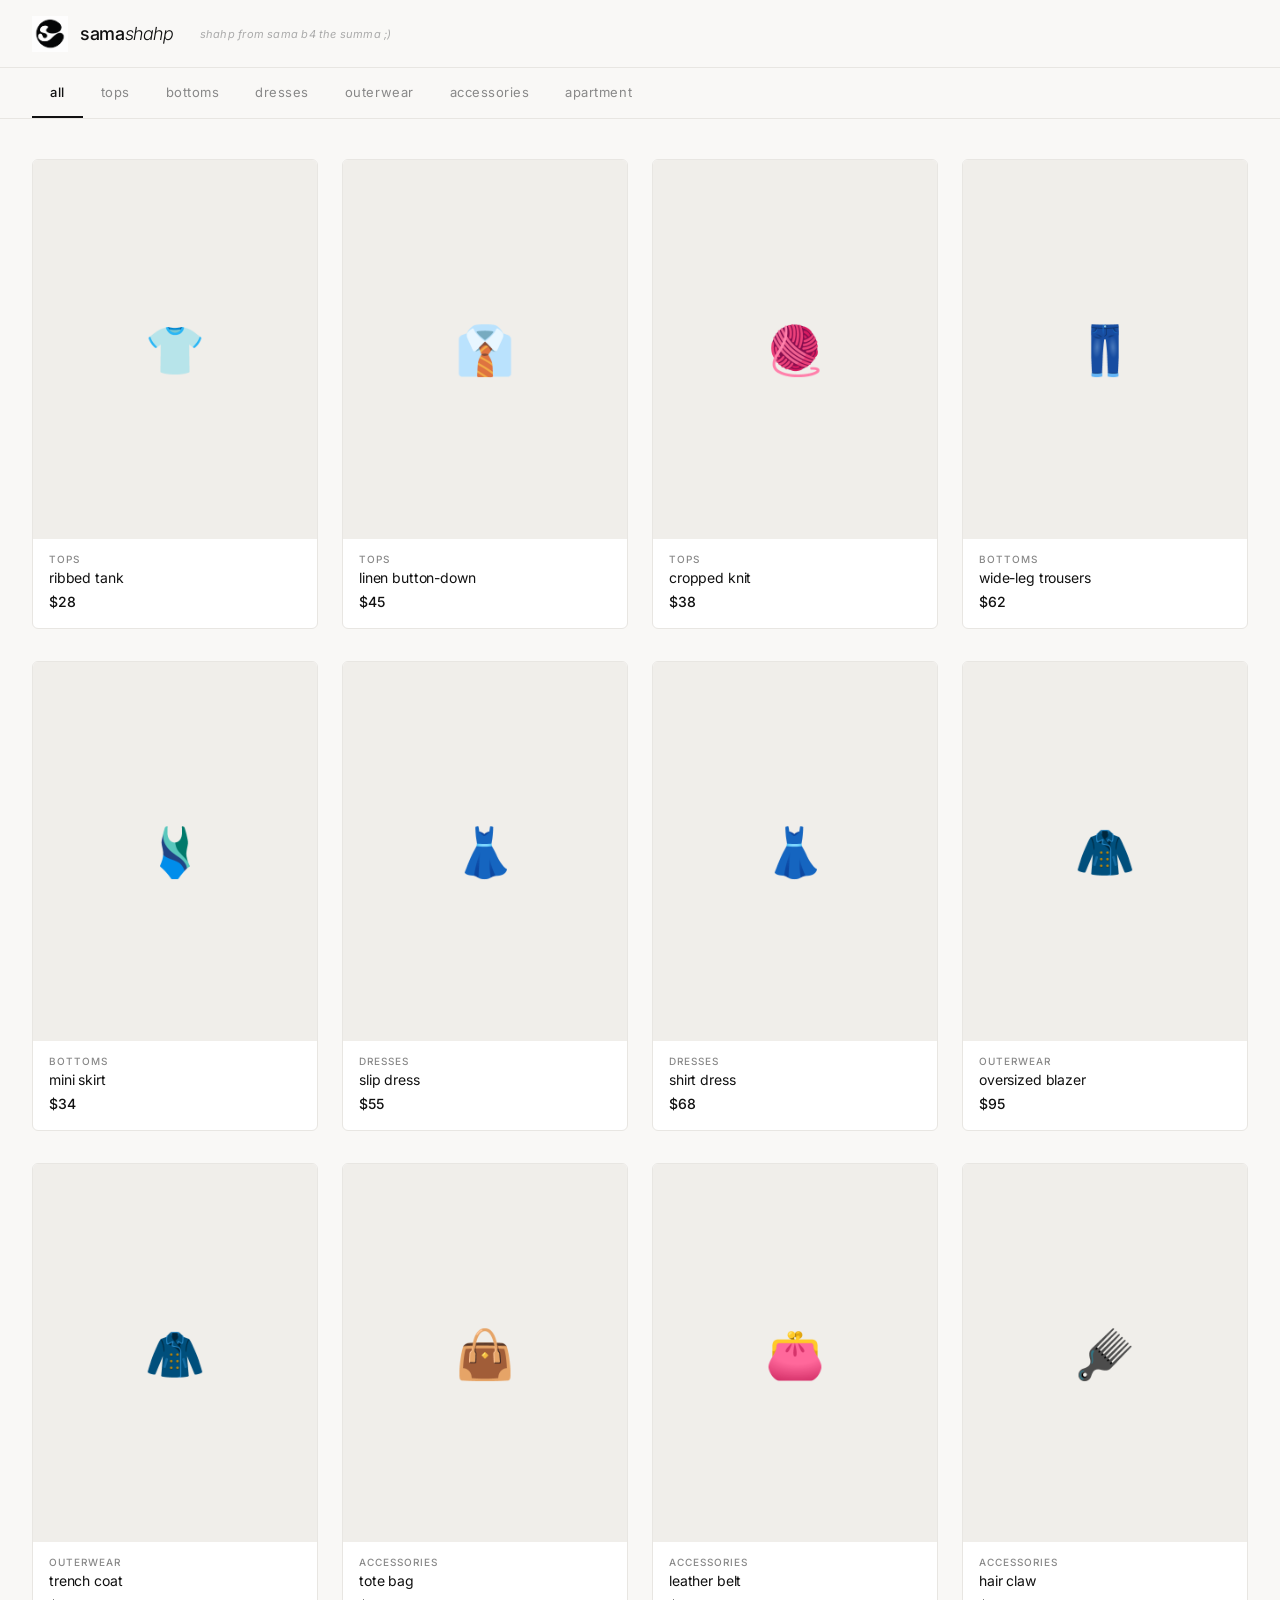
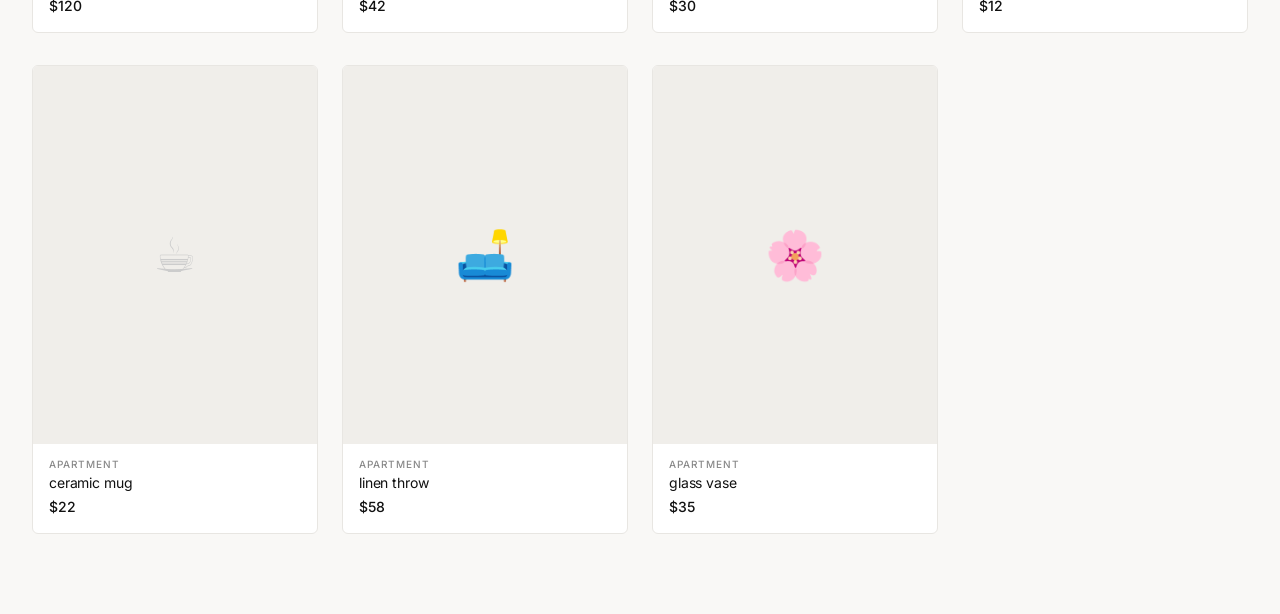
==== index.html @ 99c57381 "initial sama shahp site Co-Authored-By: Claude Sonnet 4.6 <noreply@anthropic.com>" ====
<!DOCTYPE html>
<html lang="en">
<head>
  <meta charset="UTF-8" />
  <meta name="viewport" content="width=device-width, initial-scale=1.0" />
  <title>sama shahp</title>
  <link rel="stylesheet" href="style.css" />
  <link rel="preconnect" href="https://fonts.googleapis.com" />
  <link href="https://fonts.googleapis.com/css2?family=Inter:wght@300;400;500;600&display=swap" rel="stylesheet" />
</head>
<body>

  <!-- HEADER -->
  <header>
    <div class="header-inner">
      <a href="#" class="logo-link" onclick="showAll()">
        <img src="sama-shop-logo.png" alt="sama shahp" class="logo" />
        <span class="wordmark">sama<em>shahp</em></span>
        <span class="tagline"><em>shahp from sama b4 the summa ;)</em></span>
      </a>
    </div>
  </header>

  <!-- CATEGORY NAV -->
  <nav class="cat-nav">
    <ul>
      <li><button class="cat-btn active" data-cat="all" onclick="filterCat(this,'all')">all</button></li>
      <li><button class="cat-btn" data-cat="tops" onclick="filterCat(this,'tops')">tops</button></li>
      <li><button class="cat-btn" data-cat="bottoms" onclick="filterCat(this,'bottoms')">bottoms</button></li>
      <li><button class="cat-btn" data-cat="dresses" onclick="filterCat(this,'dresses')">dresses</button></li>
      <li><button class="cat-btn" data-cat="outerwear" onclick="filterCat(this,'outerwear')">outerwear</button></li>
      <li><button class="cat-btn" data-cat="accessories" onclick="filterCat(this,'accessories')">accessories</button></li>
      <li><button class="cat-btn" data-cat="apartment" onclick="filterCat(this,'apartment')">apartment</button></li>
    </ul>
  </nav>

  <!-- PRODUCT GRID -->
  <main id="grid" class="grid"></main>

  <!-- EMPTY STATE -->
  <div id="empty" class="empty hidden">
    <p>nothing here yet</p>
  </div>

  <!-- PRODUCT MODAL -->
  <div id="modal" class="modal hidden" onclick="closeModal(event)">
    <div class="modal-card">
      <button class="modal-close" onclick="closeModalBtn()">✕</button>
      <div class="modal-img-wrap">
        <img id="modal-img" src="" alt="" />
      </div>
      <div class="modal-info">
        <p id="modal-cat" class="modal-cat"></p>
        <h2 id="modal-title"></h2>
        <p id="modal-price" class="modal-price"></p>
        <p id="modal-desc" class="modal-desc"></p>
        <a id="modal-sms" href="#" class="sms-btn">start chat to order</a>
        <p class="sms-note">opens a text to sama — just say what you want!</p>
      </div>
    </div>
  </div>

  <script src="app.js"></script>
</body>
</html>
---- style.css ----
*, *::before, *::after { box-sizing: border-box; margin: 0; padding: 0; }

:root {
  --bg: #f9f8f6;
  --surface: #ffffff;
  --text: #111111;
  --muted: #888888;
  --border: #e8e6e2;
  --accent: #111111;
  --accent-hover: #333333;
  --radius: 2px;
  --radius-card: 6px;
}

html { scroll-behavior: smooth; }

body {
  font-family: 'Inter', system-ui, sans-serif;
  background: var(--bg);
  color: var(--text);
  min-height: 100vh;
}

/* ── HEADER ── */
header {
  position: sticky;
  top: 0;
  z-index: 100;
  background: var(--bg);
  border-bottom: 1px solid var(--border);
  padding: 0 32px;
  height: 68px;
  display: flex;
  align-items: center;
}

.header-inner {
  width: 100%;
  max-width: 1300px;
  margin: 0 auto;
  display: flex;
  align-items: center;
}

.logo-link {
  display: flex;
  align-items: center;
  gap: 12px;
  text-decoration: none;
  color: var(--text);
}

.logo {
  width: 36px;
  height: 36px;
  object-fit: contain;
}

.wordmark {
  font-size: 18px;
  font-weight: 500;
  letter-spacing: -0.02em;
}

.wordmark em {
  font-style: italic;
  font-weight: 300;
}

.tagline {
  font-size: 11px;
  font-style: italic;
  color: #aaa;
  letter-spacing: 0.02em;
  margin-left: 14px;
  white-space: nowrap;
}

/* ── CAT NAV ── */
.cat-nav {
  background: var(--bg);
  border-bottom: 1px solid var(--border);
  padding: 0 32px;
  position: sticky;
  top: 68px;
  z-index: 99;
}

.cat-nav ul {
  list-style: none;
  display: flex;
  gap: 0;
  max-width: 1300px;
  margin: 0 auto;
  overflow-x: auto;
  scrollbar-width: none;
}

.cat-nav ul::-webkit-scrollbar { display: none; }

.cat-btn {
  background: none;
  border: none;
  border-bottom: 2px solid transparent;
  color: var(--muted);
  font-family: inherit;
  font-size: 13px;
  font-weight: 400;
  letter-spacing: 0.04em;
  text-transform: lowercase;
  padding: 16px 18px;
  cursor: pointer;
  transition: color 0.15s, border-color 0.15s;
  white-space: nowrap;
}

.cat-btn:hover { color: var(--text); }
.cat-btn.active {
  color: var(--text);
  border-bottom-color: var(--text);
  font-weight: 500;
}

/* ── GRID ── */
.grid {
  max-width: 1300px;
  margin: 0 auto;
  padding: 40px 32px 80px;
  display: grid;
  grid-template-columns: repeat(auto-fill, minmax(240px, 1fr));
  gap: 32px 24px;
}

/* ── CARD ── */
.card {
  background: var(--surface);
  border-radius: var(--radius-card);
  overflow: hidden;
  cursor: pointer;
  transition: transform 0.2s ease, box-shadow 0.2s ease;
  border: 1px solid var(--border);
}

.card:hover {
  transform: translateY(-3px);
  box-shadow: 0 12px 32px rgba(0,0,0,0.08);
}

.card-img-wrap {
  aspect-ratio: 3/4;
  overflow: hidden;
  background: #f0eeea;
  position: relative;
}

.card-img-wrap img {
  width: 100%;
  height: 100%;
  object-fit: cover;
  transition: transform 0.4s ease;
  display: block;
}

.card:hover .card-img-wrap img {
  transform: scale(1.04);
}

.card-img-placeholder {
  width: 100%;
  height: 100%;
  display: flex;
  align-items: center;
  justify-content: center;
  font-size: 48px;
  background: #f0eeea;
  color: #ccc;
}

.card-body {
  padding: 14px 16px 18px;
}

.card-cat {
  font-size: 10px;
  font-weight: 500;
  letter-spacing: 0.1em;
  text-transform: uppercase;
  color: var(--muted);
  margin-bottom: 4px;
}

.card-title {
  font-size: 14px;
  font-weight: 400;
  letter-spacing: -0.01em;
  margin-bottom: 6px;
  line-height: 1.3;
}

.card-price {
  font-size: 14px;
  font-weight: 500;
}

/* ── EMPTY ── */
.empty {
  text-align: center;
  padding: 120px 32px;
  color: var(--muted);
  font-size: 14px;
  letter-spacing: 0.04em;
}

.hidden { display: none !important; }

/* ── MODAL ── */
.modal {
  position: fixed;
  inset: 0;
  z-index: 200;
  background: rgba(0,0,0,0.45);
  display: flex;
  align-items: center;
  justify-content: center;
  padding: 20px;
  backdrop-filter: blur(4px);
  animation: fadeIn 0.2s ease;
}

@keyframes fadeIn { from { opacity: 0; } to { opacity: 1; } }

.modal-card {
  background: var(--surface);
  border-radius: 10px;
  max-width: 820px;
  width: 100%;
  max-height: 90vh;
  overflow-y: auto;
  display: grid;
  grid-template-columns: 1fr 1fr;
  position: relative;
  animation: slideUp 0.22s ease;
  scrollbar-width: none;
}

.modal-card::-webkit-scrollbar { display: none; }

@keyframes slideUp {
  from { transform: translateY(12px); opacity: 0; }
  to   { transform: translateY(0);    opacity: 1; }
}

.modal-close {
  position: absolute;
  top: 16px;
  right: 16px;
  background: var(--bg);
  border: none;
  width: 32px;
  height: 32px;
  border-radius: 50%;
  font-size: 13px;
  cursor: pointer;
  display: flex;
  align-items: center;
  justify-content: center;
  color: var(--text);
  z-index: 10;
  transition: background 0.15s;
}

.modal-close:hover { background: var(--border); }

.modal-img-wrap {
  aspect-ratio: 3/4;
  overflow: hidden;
  background: #f0eeea;
  border-radius: 10px 0 0 10px;
}

.modal-img-wrap img {
  width: 100%;
  height: 100%;
  object-fit: cover;
  display: block;
}

.modal-img-placeholder {
  width: 100%;
  height: 100%;
  display: flex;
  align-items: center;
  justify-content: center;
  font-size: 72px;
}

.modal-info {
  padding: 48px 36px 40px;
  display: flex;
  flex-direction: column;
  justify-content: center;
  gap: 12px;
}

.modal-cat {
  font-size: 10px;
  font-weight: 500;
  letter-spacing: 0.12em;
  text-transform: uppercase;
  color: var(--muted);
}

.modal-info h2 {
  font-size: 22px;
  font-weight: 500;
  letter-spacing: -0.02em;
  line-height: 1.2;
}

.modal-price {
  font-size: 18px;
  font-weight: 500;
}

.modal-desc {
  font-size: 13px;
  line-height: 1.65;
  color: #555;
  max-width: 340px;
}

.sms-btn {
  display: inline-block;
  margin-top: 8px;
  background: var(--accent);
  color: #fff;
  text-decoration: none;
  font-size: 13px;
  font-weight: 500;
  letter-spacing: 0.04em;
  padding: 14px 24px;
  border-radius: var(--radius);
  text-align: center;
  transition: background 0.15s;
  text-transform: lowercase;
}

.sms-btn:hover { background: var(--accent-hover); }

.sms-note {
  font-size: 11px;
  color: var(--muted);
  margin-top: -4px;
  letter-spacing: 0.01em;
}

/* ── RESPONSIVE ── */
@media (max-width: 680px) {
  header { padding: 0 20px; }
  .cat-nav { padding: 0 20px; }
  .grid { padding: 28px 20px 60px; gap: 20px 16px; grid-template-columns: repeat(2, 1fr); }

  .modal-card {
    grid-template-columns: 1fr;
    max-height: 88vh;
  }

  .modal-img-wrap {
    border-radius: 10px 10px 0 0;
    aspect-ratio: 4/3;
  }

  .modal-info { padding: 28px 24px 32px; }
}

@media (max-width: 380px) {
  .grid { grid-template-columns: 1fr; }
}
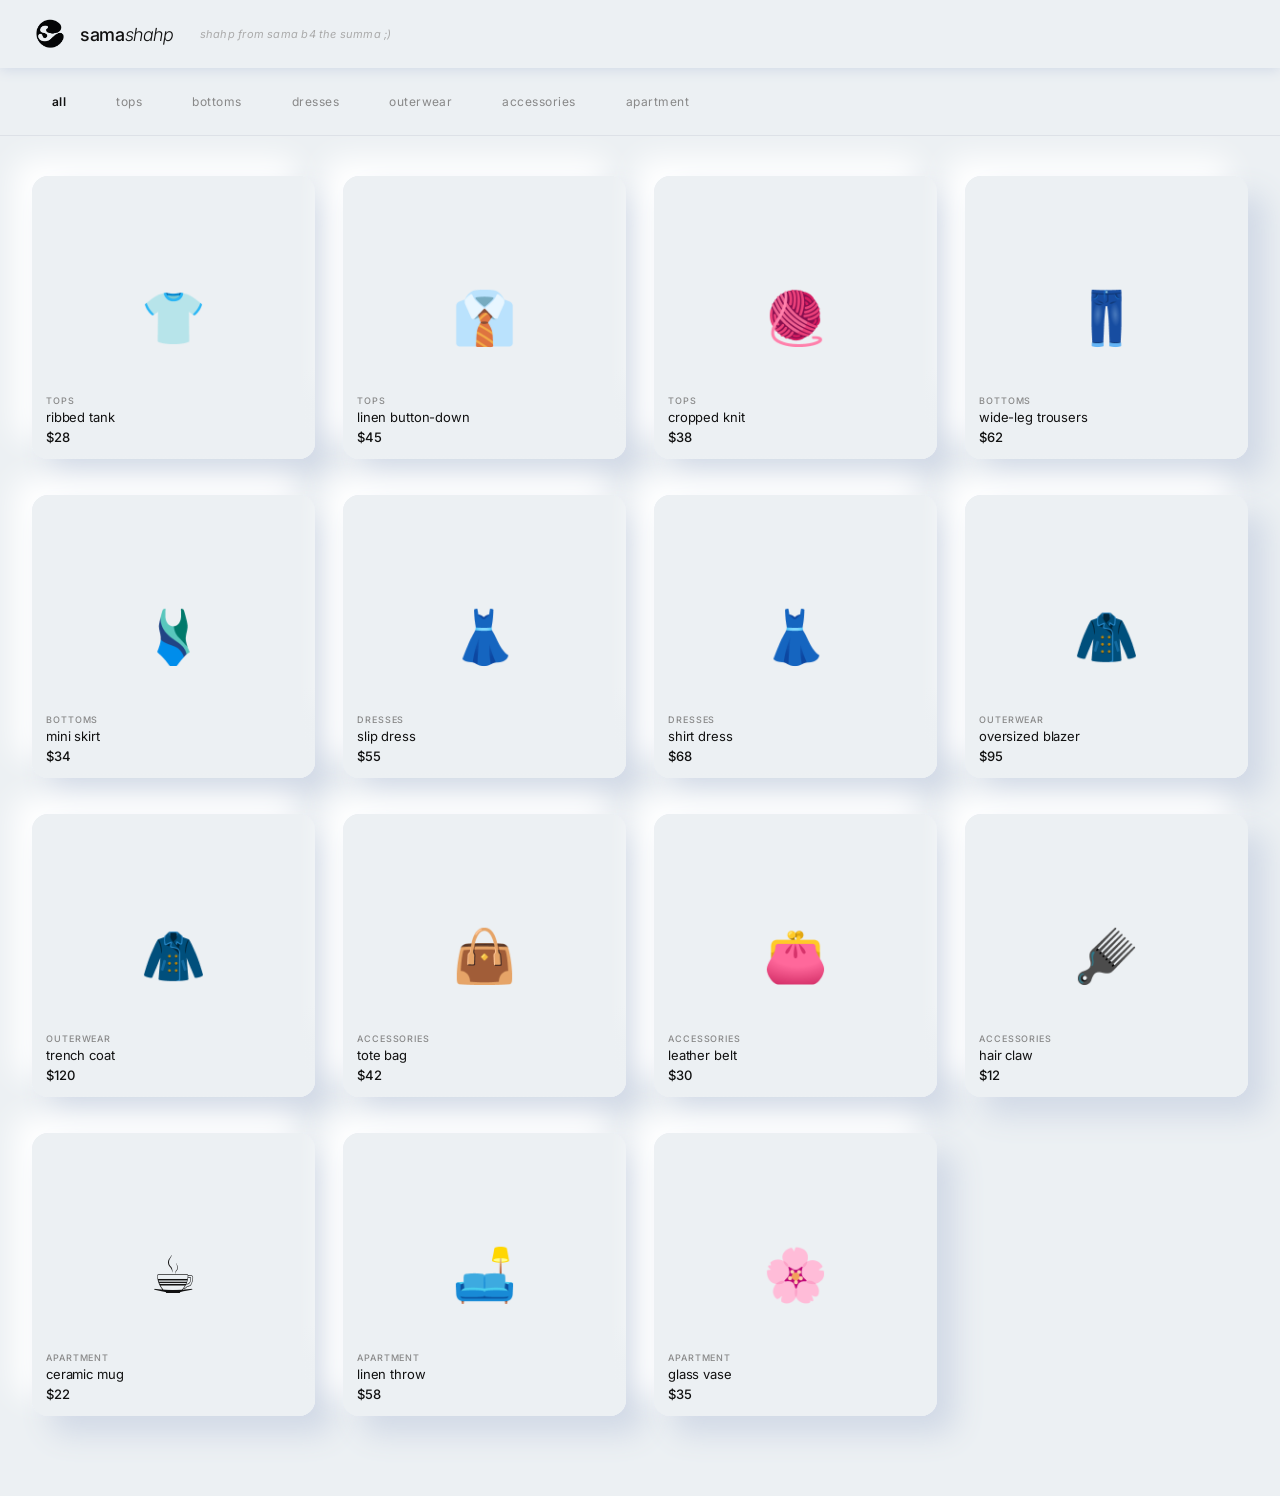
==== commit d62feaeb: "update styling: neumorphic nav, square cards, new logo Co-Authored-By: Claude Sonnet 4.6 <noreply@an" ====
--- a/index.html
+++ b/index.html
@@ -14,7 +14,7 @@
   <header>
     <div class="header-inner">
       <a href="#" class="logo-link" onclick="showAll()">
-        <img src="sama-shop-logo.png" alt="sama shahp" class="logo" />
+        <img src="sama-shop-logo-removebg-preview.png" alt="sama shahp" class="logo" />
         <span class="wordmark">sama<em>shahp</em></span>
         <span class="tagline"><em>shahp from sama b4 the summa ;)</em></span>
       </a>
--- a/style.css
+++ b/style.css
@@ -1,15 +1,18 @@
 *, *::before, *::after { box-sizing: border-box; margin: 0; padding: 0; }
 
 :root {
-  --bg: #f9f8f6;
-  --surface: #ffffff;
+  --bg: #ECF0F3;
+  --surface: #ECF0F3;
   --text: #111111;
   --muted: #888888;
-  --border: #e8e6e2;
   --accent: #111111;
   --accent-hover: #333333;
-  --radius: 2px;
-  --radius-card: 6px;
+  --radius: 8px;
+  --radius-card: 16px;
+  --neu-out: 18px 18px 30px #D1D9E6, -18px -18px 30px #FFFFFF;
+  --neu-in: inset 18px 18px 30px #D1D9E6, inset -18px -18px 30px #FFFFFF;
+  --neu-out-sm: 6px 6px 14px #D1D9E6, -6px -6px 14px #FFFFFF;
+  --neu-in-sm: inset 6px 6px 14px #D1D9E6, inset -6px -6px 14px #FFFFFF;
 }
 
 html { scroll-behavior: smooth; }
@@ -27,11 +30,11 @@
   top: 0;
   z-index: 100;
   background: var(--bg);
-  border-bottom: 1px solid var(--border);
   padding: 0 32px;
   height: 68px;
   display: flex;
   align-items: center;
+  box-shadow: 0 2px 12px #D1D9E6;
 }
 
 .header-inner {
@@ -79,17 +82,17 @@
 /* ── CAT NAV ── */
 .cat-nav {
   background: var(--bg);
-  border-bottom: 1px solid var(--border);
-  padding: 0 32px;
+  padding: 16px 32px;
   position: sticky;
   top: 68px;
   z-index: 99;
+  border-bottom: 1px solid #dde1e7;
 }
 
 .cat-nav ul {
   list-style: none;
   display: flex;
-  gap: 0;
+  gap: 10px;
   max-width: 1300px;
   margin: 0 auto;
   overflow-x: auto;
@@ -101,24 +104,27 @@
 .cat-btn {
   background: none;
   border: none;
-  border-bottom: 2px solid transparent;
+  border-radius: 20px;
+  box-shadow: none;
   color: var(--muted);
   font-family: inherit;
-  font-size: 13px;
+  font-size: 12px;
   font-weight: 400;
   letter-spacing: 0.04em;
   text-transform: lowercase;
-  padding: 16px 18px;
+  padding: 10px 20px;
   cursor: pointer;
-  transition: color 0.15s, border-color 0.15s;
+  transition: color 0.15s, box-shadow 0.2s, background 0.2s;
   white-space: nowrap;
 }
 
 .cat-btn:hover { color: var(--text); }
+
 .cat-btn.active {
-  color: var(--text);
-  border-bottom-color: var(--text);
-  font-weight: 500;
+  background: none;
+  color: var(--text);
+  font-weight: 600;
+  box-shadow: none;
 }
 
 /* ── GRID ── */
@@ -128,7 +134,7 @@
   padding: 40px 32px 80px;
   display: grid;
   grid-template-columns: repeat(auto-fill, minmax(240px, 1fr));
-  gap: 32px 24px;
+  gap: 36px 28px;
 }
 
 /* ── CARD ── */
@@ -137,20 +143,20 @@
   border-radius: var(--radius-card);
   overflow: hidden;
   cursor: pointer;
-  transition: transform 0.2s ease, box-shadow 0.2s ease;
-  border: 1px solid var(--border);
+  box-shadow: var(--neu-out);
+  transition: box-shadow 0.25s ease;
+  aspect-ratio: 1 / 1;
+  position: relative;
 }
 
 .card:hover {
-  transform: translateY(-3px);
-  box-shadow: 0 12px 32px rgba(0,0,0,0.08);
+  box-shadow: var(--neu-in);
 }
 
 .card-img-wrap {
-  aspect-ratio: 3/4;
-  overflow: hidden;
-  background: #f0eeea;
-  position: relative;
+  position: absolute;
+  inset: 0;
+  background: #ECF0F3;
 }
 
 .card-img-wrap img {
@@ -171,34 +177,39 @@
   display: flex;
   align-items: center;
   justify-content: center;
-  font-size: 48px;
-  background: #f0eeea;
-  color: #ccc;
+  font-size: 52px;
+  background: #ECF0F3;
 }
 
 .card-body {
-  padding: 14px 16px 18px;
+  position: absolute;
+  bottom: 0;
+  left: 0;
+  right: 0;
+  padding: 28px 14px 14px;
+  background: linear-gradient(to top, rgba(236,240,243,0.92) 60%, transparent);
+  z-index: 1;
 }
 
 .card-cat {
-  font-size: 10px;
+  font-size: 9px;
   font-weight: 500;
   letter-spacing: 0.1em;
   text-transform: uppercase;
   color: var(--muted);
-  margin-bottom: 4px;
+  margin-bottom: 3px;
 }
 
 .card-title {
-  font-size: 14px;
+  font-size: 13px;
   font-weight: 400;
   letter-spacing: -0.01em;
-  margin-bottom: 6px;
+  margin-bottom: 3px;
   line-height: 1.3;
 }
 
 .card-price {
-  font-size: 14px;
+  font-size: 13px;
   font-weight: 500;
 }
 
@@ -218,12 +229,12 @@
   position: fixed;
   inset: 0;
   z-index: 200;
-  background: rgba(0,0,0,0.45);
+  background: rgba(180,185,195,0.5);
   display: flex;
   align-items: center;
   justify-content: center;
   padding: 20px;
-  backdrop-filter: blur(4px);
+  backdrop-filter: blur(6px);
   animation: fadeIn 0.2s ease;
 }
 
@@ -231,7 +242,8 @@
 
 .modal-card {
   background: var(--surface);
-  border-radius: 10px;
+  border-radius: 20px;
+  box-shadow: var(--neu-out);
   max-width: 820px;
   width: 100%;
   max-height: 90vh;
@@ -256,9 +268,10 @@
   right: 16px;
   background: var(--bg);
   border: none;
-  width: 32px;
-  height: 32px;
+  width: 34px;
+  height: 34px;
   border-radius: 50%;
+  box-shadow: var(--neu-out-sm);
   font-size: 13px;
   cursor: pointer;
   display: flex;
@@ -266,16 +279,16 @@
   justify-content: center;
   color: var(--text);
   z-index: 10;
-  transition: background 0.15s;
-}
-
-.modal-close:hover { background: var(--border); }
+  transition: box-shadow 0.15s;
+}
+
+.modal-close:hover { box-shadow: var(--neu-in-sm); }
 
 .modal-img-wrap {
-  aspect-ratio: 3/4;
+  aspect-ratio: 1 / 1;
   overflow: hidden;
-  background: #f0eeea;
-  border-radius: 10px 0 0 10px;
+  background: #ECF0F3;
+  border-radius: 20px 0 0 20px;
 }
 
 .modal-img-wrap img {
@@ -325,27 +338,28 @@
 .modal-desc {
   font-size: 13px;
   line-height: 1.65;
-  color: #555;
+  color: #666;
   max-width: 340px;
 }
 
 .sms-btn {
   display: inline-block;
   margin-top: 8px;
-  background: var(--accent);
-  color: #fff;
+  background: var(--bg);
+  color: var(--text);
   text-decoration: none;
   font-size: 13px;
   font-weight: 500;
   letter-spacing: 0.04em;
   padding: 14px 24px;
-  border-radius: var(--radius);
+  border-radius: 12px;
+  box-shadow: var(--neu-out-sm);
   text-align: center;
-  transition: background 0.15s;
+  transition: box-shadow 0.2s;
   text-transform: lowercase;
 }
 
-.sms-btn:hover { background: var(--accent-hover); }
+.sms-btn:hover { box-shadow: var(--neu-in-sm); }
 
 .sms-note {
   font-size: 11px;
@@ -357,8 +371,8 @@
 /* ── RESPONSIVE ── */
 @media (max-width: 680px) {
   header { padding: 0 20px; }
-  .cat-nav { padding: 0 20px; }
-  .grid { padding: 28px 20px 60px; gap: 20px 16px; grid-template-columns: repeat(2, 1fr); }
+  .cat-nav { padding: 12px 20px; }
+  .grid { padding: 28px 20px 60px; gap: 24px 16px; grid-template-columns: repeat(2, 1fr); }
 
   .modal-card {
     grid-template-columns: 1fr;
@@ -366,8 +380,8 @@
   }
 
   .modal-img-wrap {
-    border-radius: 10px 10px 0 0;
-    aspect-ratio: 4/3;
+    border-radius: 20px 20px 0 0;
+    aspect-ratio: 1 / 1;
   }
 
   .modal-info { padding: 28px 24px 32px; }
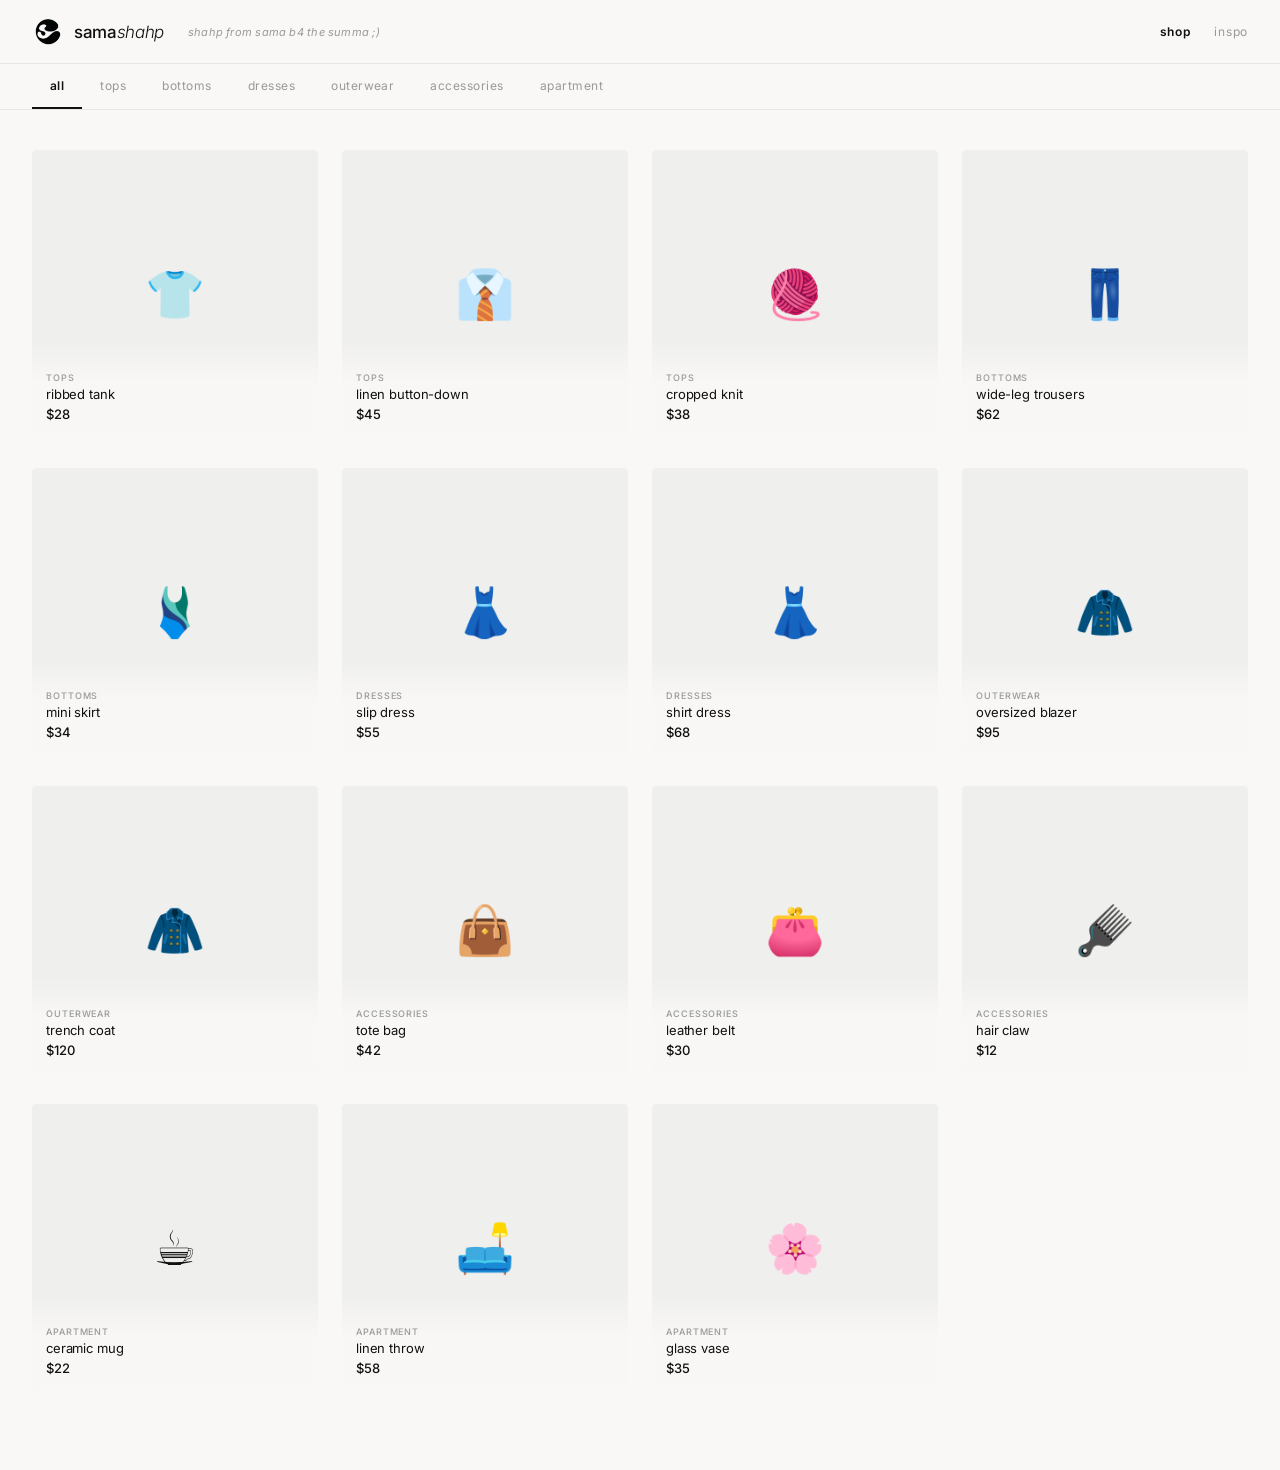
==== commit b1999d6f: "add inspo page, restore grid layout, add shop/inspo nav Co-Authored-By: Claude Sonnet 4.6 <noreply@a" ====
--- a/index.html
+++ b/index.html
@@ -13,11 +13,15 @@
   <!-- HEADER -->
   <header>
     <div class="header-inner">
-      <a href="#" class="logo-link" onclick="showAll()">
+      <a href="index.html" class="logo-link">
         <img src="sama-shop-logo-removebg-preview.png" alt="sama shahp" class="logo" />
         <span class="wordmark">sama<em>shahp</em></span>
         <span class="tagline"><em>shahp from sama b4 the summa ;)</em></span>
       </a>
+      <nav class="header-nav">
+        <a href="index.html" class="header-nav-link active">shop</a>
+        <a href="inspo.html" class="header-nav-link">inspo</a>
+      </nav>
     </div>
   </header>
 
--- a/style.css
+++ b/style.css
@@ -1,18 +1,13 @@
 *, *::before, *::after { box-sizing: border-box; margin: 0; padding: 0; }
 
 :root {
-  --bg: #ECF0F3;
-  --surface: #ECF0F3;
+  --bg: #f9f8f6;
+  --surface: #ffffff;
   --text: #111111;
-  --muted: #888888;
+  --muted: #999999;
+  --border: #e8e6e2;
   --accent: #111111;
-  --accent-hover: #333333;
-  --radius: 8px;
-  --radius-card: 16px;
-  --neu-out: 18px 18px 30px #D1D9E6, -18px -18px 30px #FFFFFF;
-  --neu-in: inset 18px 18px 30px #D1D9E6, inset -18px -18px 30px #FFFFFF;
-  --neu-out-sm: 6px 6px 14px #D1D9E6, -6px -6px 14px #FFFFFF;
-  --neu-in-sm: inset 6px 6px 14px #D1D9E6, inset -6px -6px 14px #FFFFFF;
+  --radius-card: 4px;
 }
 
 html { scroll-behavior: smooth; }
@@ -30,11 +25,11 @@
   top: 0;
   z-index: 100;
   background: var(--bg);
+  border-bottom: 1px solid var(--border);
   padding: 0 32px;
-  height: 68px;
-  display: flex;
-  align-items: center;
-  box-shadow: 0 2px 12px #D1D9E6;
+  height: 64px;
+  display: flex;
+  align-items: center;
 }
 
 .header-inner {
@@ -48,19 +43,20 @@
 .logo-link {
   display: flex;
   align-items: center;
-  gap: 12px;
+  gap: 10px;
   text-decoration: none;
   color: var(--text);
+  flex: 1;
 }
 
 .logo {
-  width: 36px;
-  height: 36px;
+  width: 32px;
+  height: 32px;
   object-fit: contain;
 }
 
 .wordmark {
-  font-size: 18px;
+  font-size: 17px;
   font-weight: 500;
   letter-spacing: -0.02em;
 }
@@ -73,26 +69,44 @@
 .tagline {
   font-size: 11px;
   font-style: italic;
-  color: #aaa;
+  color: var(--muted);
   letter-spacing: 0.02em;
   margin-left: 14px;
   white-space: nowrap;
 }
 
+.header-nav {
+  display: flex;
+  gap: 24px;
+  align-items: center;
+}
+
+.header-nav-link {
+  font-size: 12px;
+  font-weight: 400;
+  letter-spacing: 0.06em;
+  text-transform: lowercase;
+  text-decoration: none;
+  color: var(--muted);
+  transition: color 0.15s;
+}
+
+.header-nav-link:hover { color: var(--text); }
+.header-nav-link.active { color: var(--text); font-weight: 600; }
+
 /* ── CAT NAV ── */
 .cat-nav {
   background: var(--bg);
-  padding: 16px 32px;
+  border-bottom: 1px solid var(--border);
+  padding: 0 32px;
   position: sticky;
-  top: 68px;
+  top: 64px;
   z-index: 99;
-  border-bottom: 1px solid #dde1e7;
 }
 
 .cat-nav ul {
   list-style: none;
   display: flex;
-  gap: 10px;
   max-width: 1300px;
   margin: 0 auto;
   overflow-x: auto;
@@ -104,27 +118,25 @@
 .cat-btn {
   background: none;
   border: none;
-  border-radius: 20px;
-  box-shadow: none;
+  border-bottom: 2px solid transparent;
   color: var(--muted);
   font-family: inherit;
   font-size: 12px;
   font-weight: 400;
   letter-spacing: 0.04em;
   text-transform: lowercase;
-  padding: 10px 20px;
+  padding: 14px 18px;
   cursor: pointer;
-  transition: color 0.15s, box-shadow 0.2s, background 0.2s;
+  transition: color 0.15s, border-color 0.15s;
   white-space: nowrap;
 }
 
 .cat-btn:hover { color: var(--text); }
 
 .cat-btn.active {
-  background: none;
   color: var(--text);
   font-weight: 600;
-  box-shadow: none;
+  border-bottom-color: var(--text);
 }
 
 /* ── GRID ── */
@@ -134,29 +146,23 @@
   padding: 40px 32px 80px;
   display: grid;
   grid-template-columns: repeat(auto-fill, minmax(240px, 1fr));
-  gap: 36px 28px;
+  gap: 32px 24px;
 }
 
 /* ── CARD ── */
 .card {
-  background: var(--surface);
+  cursor: pointer;
+  aspect-ratio: 1 / 1;
+  position: relative;
   border-radius: var(--radius-card);
   overflow: hidden;
-  cursor: pointer;
-  box-shadow: var(--neu-out);
-  transition: box-shadow 0.25s ease;
-  aspect-ratio: 1 / 1;
-  position: relative;
-}
-
-.card:hover {
-  box-shadow: var(--neu-in);
+  background: var(--surface);
 }
 
 .card-img-wrap {
   position: absolute;
   inset: 0;
-  background: #ECF0F3;
+  background: #efefed;
 }
 
 .card-img-wrap img {
@@ -167,9 +173,7 @@
   display: block;
 }
 
-.card:hover .card-img-wrap img {
-  transform: scale(1.04);
-}
+.card:hover .card-img-wrap img { transform: scale(1.03); }
 
 .card-img-placeholder {
   width: 100%;
@@ -177,8 +181,8 @@
   display: flex;
   align-items: center;
   justify-content: center;
-  font-size: 52px;
-  background: #ECF0F3;
+  font-size: 48px;
+  background: #efefed;
 }
 
 .card-body {
@@ -186,8 +190,8 @@
   bottom: 0;
   left: 0;
   right: 0;
-  padding: 28px 14px 14px;
-  background: linear-gradient(to top, rgba(236,240,243,0.92) 60%, transparent);
+  padding: 32px 14px 14px;
+  background: linear-gradient(to top, rgba(249,248,246,0.92) 55%, transparent);
   z-index: 1;
 }
 
@@ -218,7 +222,7 @@
   text-align: center;
   padding: 120px 32px;
   color: var(--muted);
-  font-size: 14px;
+  font-size: 13px;
   letter-spacing: 0.04em;
 }
 
@@ -229,21 +233,20 @@
   position: fixed;
   inset: 0;
   z-index: 200;
-  background: rgba(180,185,195,0.5);
+  background: rgba(0,0,0,0.4);
   display: flex;
   align-items: center;
   justify-content: center;
   padding: 20px;
-  backdrop-filter: blur(6px);
-  animation: fadeIn 0.2s ease;
+  backdrop-filter: blur(4px);
+  animation: fadeIn 0.18s ease;
 }
 
 @keyframes fadeIn { from { opacity: 0; } to { opacity: 1; } }
 
 .modal-card {
   background: var(--surface);
-  border-radius: 20px;
-  box-shadow: var(--neu-out);
+  border-radius: 8px;
   max-width: 820px;
   width: 100%;
   max-height: 90vh;
@@ -251,44 +254,43 @@
   display: grid;
   grid-template-columns: 1fr 1fr;
   position: relative;
-  animation: slideUp 0.22s ease;
+  animation: slideUp 0.2s ease;
   scrollbar-width: none;
 }
 
 .modal-card::-webkit-scrollbar { display: none; }
 
 @keyframes slideUp {
-  from { transform: translateY(12px); opacity: 0; }
+  from { transform: translateY(10px); opacity: 0; }
   to   { transform: translateY(0);    opacity: 1; }
 }
 
 .modal-close {
   position: absolute;
-  top: 16px;
-  right: 16px;
+  top: 14px;
+  right: 14px;
   background: var(--bg);
-  border: none;
-  width: 34px;
-  height: 34px;
+  border: 1px solid var(--border);
+  width: 30px;
+  height: 30px;
   border-radius: 50%;
-  box-shadow: var(--neu-out-sm);
-  font-size: 13px;
+  font-size: 12px;
   cursor: pointer;
   display: flex;
   align-items: center;
   justify-content: center;
   color: var(--text);
   z-index: 10;
-  transition: box-shadow 0.15s;
-}
-
-.modal-close:hover { box-shadow: var(--neu-in-sm); }
+  transition: background 0.15s;
+}
+
+.modal-close:hover { background: var(--border); }
 
 .modal-img-wrap {
-  aspect-ratio: 1 / 1;
+  aspect-ratio: 3 / 4;
   overflow: hidden;
-  background: #ECF0F3;
-  border-radius: 20px 0 0 20px;
+  background: #efefed;
+  border-radius: 8px 0 0 8px;
 }
 
 .modal-img-wrap img {
@@ -317,8 +319,8 @@
 
 .modal-cat {
   font-size: 10px;
-  font-weight: 500;
-  letter-spacing: 0.12em;
+  font-weight: 600;
+  letter-spacing: 0.14em;
   text-transform: uppercase;
   color: var(--muted);
 }
@@ -345,21 +347,20 @@
 .sms-btn {
   display: inline-block;
   margin-top: 8px;
-  background: var(--bg);
-  color: var(--text);
+  background: var(--accent);
+  color: #fff;
   text-decoration: none;
-  font-size: 13px;
+  font-size: 12px;
   font-weight: 500;
-  letter-spacing: 0.04em;
-  padding: 14px 24px;
-  border-radius: 12px;
-  box-shadow: var(--neu-out-sm);
+  letter-spacing: 0.06em;
+  padding: 13px 24px;
+  border-radius: 2px;
   text-align: center;
-  transition: box-shadow 0.2s;
+  transition: opacity 0.15s;
   text-transform: lowercase;
 }
 
-.sms-btn:hover { box-shadow: var(--neu-in-sm); }
+.sms-btn:hover { opacity: 0.75; }
 
 .sms-note {
   font-size: 11px;
@@ -368,25 +369,132 @@
   letter-spacing: 0.01em;
 }
 
+/* ─────────────────────────────────────────
+   INSPO PAGE
+───────────────────────────────────────── */
+.inspo-hero {
+  max-width: 1300px;
+  margin: 0 auto;
+  padding: 48px 32px 32px;
+  border-bottom: 1px solid var(--border);
+}
+
+.inspo-title {
+  font-size: 42px;
+  font-weight: 600;
+  letter-spacing: -0.03em;
+  line-height: 1;
+}
+
+.inspo-sub {
+  font-size: 13px;
+  color: var(--muted);
+  margin-top: 8px;
+  letter-spacing: 0.02em;
+}
+
+/* masonry-style board */
+.outfit-board {
+  max-width: 1300px;
+  margin: 0 auto;
+  padding: 40px 32px 80px;
+  columns: 3;
+  column-gap: 20px;
+}
+
+.outfit-card {
+  break-inside: avoid;
+  margin-bottom: 20px;
+  border-radius: 6px;
+  overflow: hidden;
+  background: var(--surface);
+  cursor: pointer;
+  transition: opacity 0.2s;
+}
+
+.outfit-card:hover { opacity: 0.88; }
+
+.outfit-img-wrap {
+  width: 100%;
+  overflow: hidden;
+  background: #efefed;
+}
+
+/* default portrait */
+.outfit-img-wrap {
+  aspect-ratio: 3 / 4;
+}
+
+/* tall variant — extra height */
+.outfit-card.tall .outfit-img-wrap {
+  aspect-ratio: 2 / 3;
+}
+
+/* wide variant — landscape */
+.outfit-card.wide .outfit-img-wrap {
+  aspect-ratio: 4 / 3;
+}
+
+.outfit-img-wrap img {
+  width: 100%;
+  height: 100%;
+  object-fit: cover;
+  display: block;
+  transition: transform 0.4s ease;
+}
+
+.outfit-card:hover .outfit-img-wrap img { transform: scale(1.03); }
+
+.outfit-placeholder {
+  width: 100%;
+  height: 100%;
+  display: flex;
+  align-items: center;
+  justify-content: center;
+  font-size: 64px;
+  background: #efefed;
+}
+
+.outfit-caption {
+  padding: 12px 14px 16px;
+}
+
+.outfit-label {
+  font-size: 10px;
+  font-weight: 600;
+  letter-spacing: 0.1em;
+  text-transform: uppercase;
+  color: var(--muted);
+  margin-bottom: 4px;
+}
+
+.outfit-tags {
+  font-size: 13px;
+  font-weight: 400;
+  color: var(--text);
+  line-height: 1.4;
+}
+
 /* ── RESPONSIVE ── */
+@media (max-width: 900px) {
+  .outfit-board { columns: 2; }
+  .tagline { display: none; }
+}
+
 @media (max-width: 680px) {
   header { padding: 0 20px; }
-  .cat-nav { padding: 12px 20px; }
-  .grid { padding: 28px 20px 60px; gap: 24px 16px; grid-template-columns: repeat(2, 1fr); }
-
-  .modal-card {
-    grid-template-columns: 1fr;
-    max-height: 88vh;
-  }
-
-  .modal-img-wrap {
-    border-radius: 20px 20px 0 0;
-    aspect-ratio: 1 / 1;
-  }
-
+  .cat-nav { padding: 0 20px; }
+  .grid { padding: 28px 20px 60px; gap: 20px 14px; grid-template-columns: repeat(2, 1fr); }
+  .inspo-hero { padding: 32px 20px 24px; }
+  .inspo-title { font-size: 30px; }
+  .outfit-board { padding: 28px 20px 60px; columns: 2; column-gap: 14px; }
+
+  .modal-card { grid-template-columns: 1fr; max-height: 88vh; }
+  .modal-img-wrap { border-radius: 8px 8px 0 0; }
   .modal-info { padding: 28px 24px 32px; }
 }
 
-@media (max-width: 380px) {
+@media (max-width: 420px) {
+  .outfit-board { columns: 1; }
   .grid { grid-template-columns: 1fr; }
 }
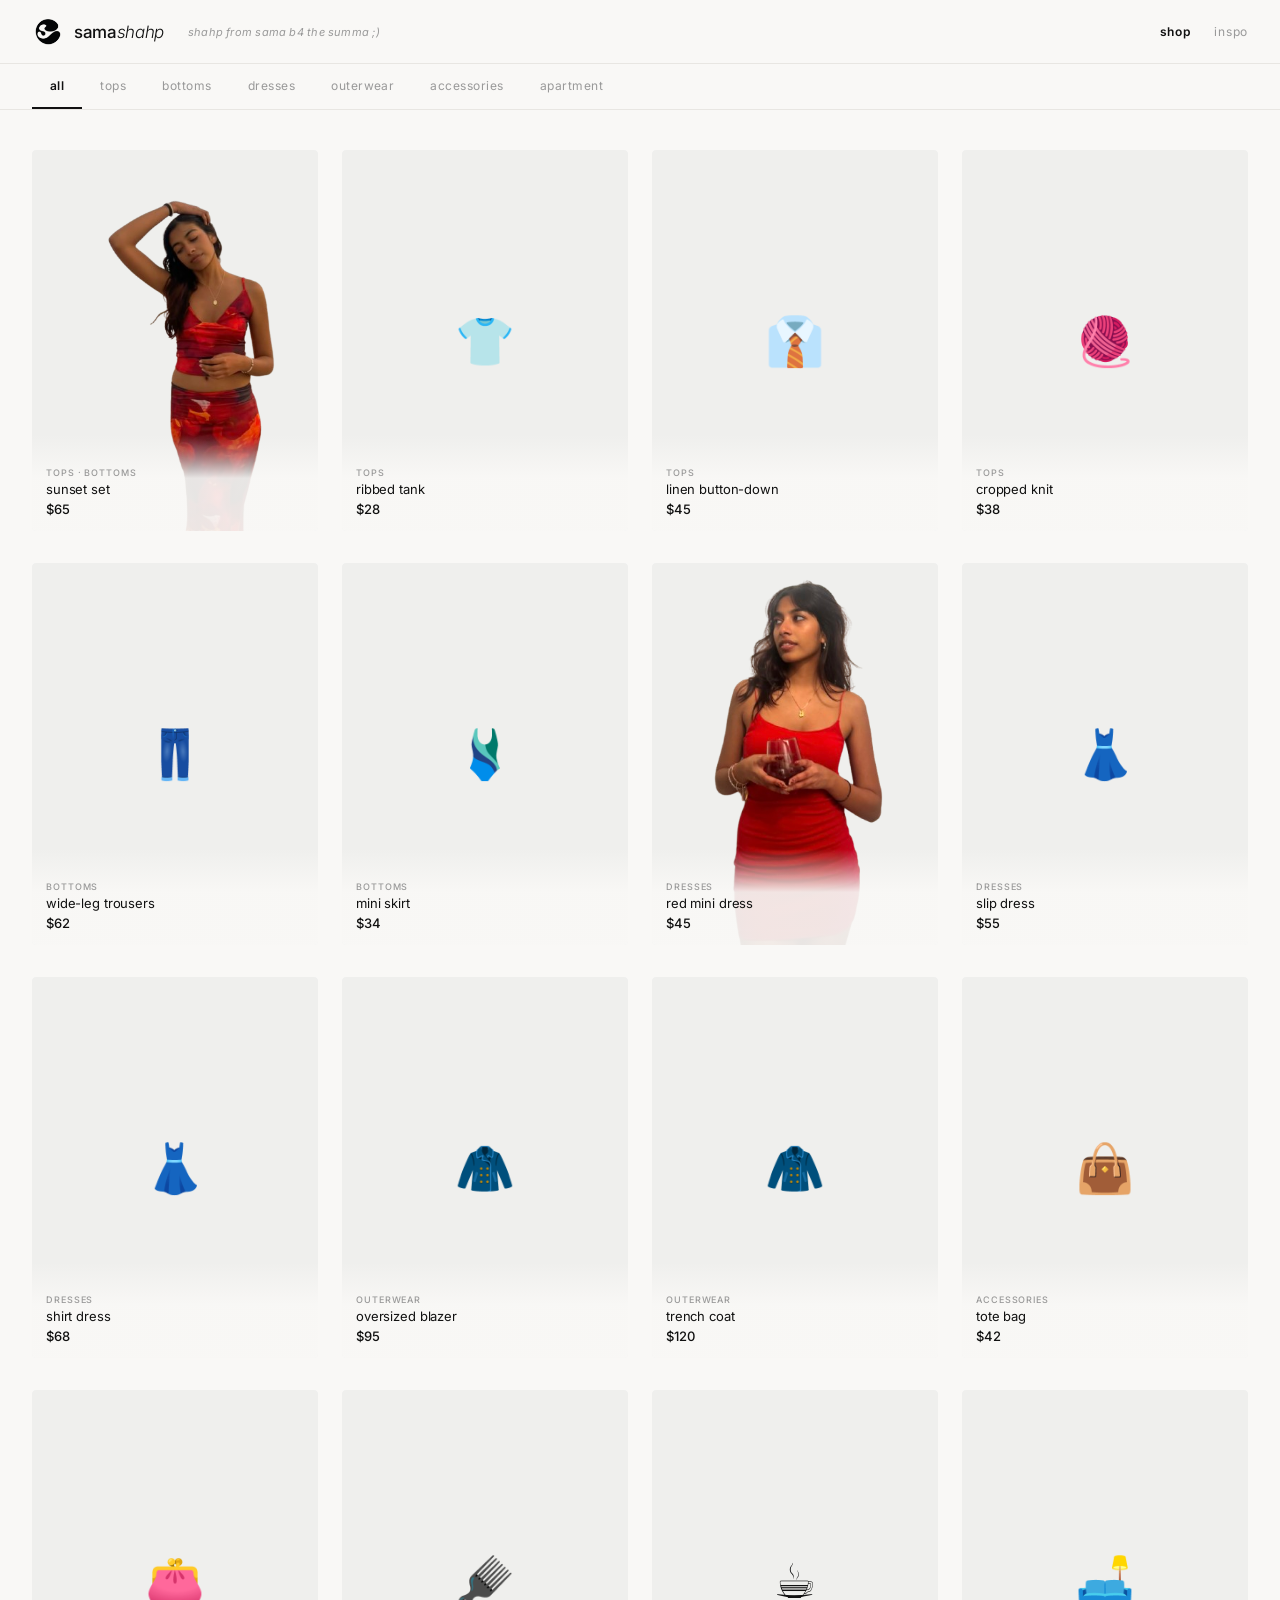
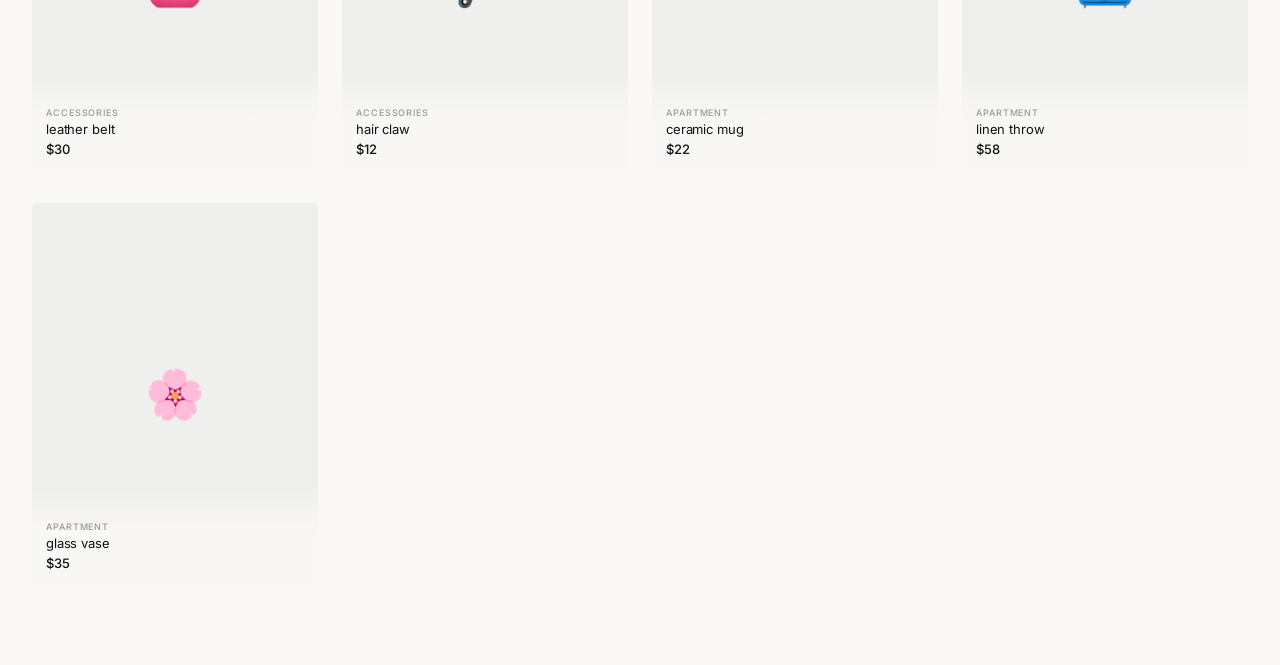
==== commit 175197ad: "add red mini dress to dresses and inspo, taller cards, gallery modal, split pricing Co-Authored-By: " ====
--- a/index.html
+++ b/index.html
@@ -50,13 +50,11 @@
   <div id="modal" class="modal hidden" onclick="closeModal(event)">
     <div class="modal-card">
       <button class="modal-close" onclick="closeModalBtn()">✕</button>
-      <div class="modal-img-wrap">
-        <img id="modal-img" src="" alt="" />
-      </div>
+      <div class="modal-img-wrap" id="modal-gallery"></div>
       <div class="modal-info">
         <p id="modal-cat" class="modal-cat"></p>
         <h2 id="modal-title"></h2>
-        <p id="modal-price" class="modal-price"></p>
+        <div id="modal-price" class="modal-price"></div>
         <p id="modal-desc" class="modal-desc"></p>
         <a id="modal-sms" href="#" class="sms-btn">start chat to order</a>
         <p class="sms-note">opens a text to sama — just say what you want!</p>
--- a/style.css
+++ b/style.css
@@ -152,7 +152,7 @@
 /* ── CARD ── */
 .card {
   cursor: pointer;
-  aspect-ratio: 1 / 1;
+  aspect-ratio: 3 / 4;
   position: relative;
   border-radius: var(--radius-card);
   overflow: hidden;
@@ -291,6 +291,7 @@
   overflow: hidden;
   background: #efefed;
   border-radius: 8px 0 0 8px;
+  position: relative;
 }
 
 .modal-img-wrap img {
@@ -307,6 +308,79 @@
   align-items: center;
   justify-content: center;
   font-size: 72px;
+}
+
+/* gallery arrows */
+.gallery-arrow {
+  position: absolute;
+  top: 50%;
+  transform: translateY(-50%);
+  background: rgba(255,255,255,0.85);
+  border: none;
+  width: 32px;
+  height: 32px;
+  border-radius: 50%;
+  font-size: 18px;
+  cursor: pointer;
+  display: flex;
+  align-items: center;
+  justify-content: center;
+  z-index: 5;
+  transition: background 0.15s;
+  line-height: 1;
+}
+.gallery-arrow:hover { background: #fff; }
+.gallery-arrow.left  { left: 10px; }
+.gallery-arrow.right { right: 10px; }
+
+/* gallery dots */
+.gallery-dots {
+  position: absolute;
+  bottom: 10px;
+  left: 0;
+  right: 0;
+  display: flex;
+  justify-content: center;
+  gap: 6px;
+  z-index: 5;
+}
+
+.gallery-dot {
+  width: 6px;
+  height: 6px;
+  border-radius: 50%;
+  border: none;
+  background: rgba(255,255,255,0.5);
+  cursor: pointer;
+  padding: 0;
+  transition: background 0.15s;
+}
+
+.gallery-dot.active { background: #fff; }
+
+/* split pricing */
+.modal-price {
+  display: flex;
+  flex-direction: column;
+  gap: 4px;
+}
+
+.price-row {
+  display: flex;
+  justify-content: space-between;
+  align-items: baseline;
+  font-size: 14px;
+}
+
+.price-label {
+  text-transform: lowercase;
+  color: var(--muted);
+  letter-spacing: 0.03em;
+}
+
+.price-val {
+  font-weight: 600;
+  font-size: 15px;
 }
 
 .modal-info {
@@ -394,20 +468,40 @@
 }
 
 /* masonry-style board */
+.outfit-board-wrap {
+  display: flex;
+  justify-content: center;
+  overflow: hidden;
+  padding: 40px 0 80px;
+}
+
 .outfit-board {
-  max-width: 1300px;
-  margin: 0 auto;
-  padding: 40px 32px 80px;
-  columns: 3;
-  column-gap: 20px;
+  display: flex;
+  flex-direction: row;
+  gap: 14px;
+  overflow-x: auto;
+  scroll-snap-type: x mandatory;
+  scrollbar-width: none;
+  padding: 0 32px;
+}
+
+.outfit-board::-webkit-scrollbar { display: none; }
+
+.outfit-card.bright .outfit-img-wrap img {
+  filter: brightness(1.25) contrast(0.95);
+}
+
+.outfit-card.small .outfit-img-wrap img {
+  object-fit: contain;
+  padding: 12px;
 }
 
 .outfit-card {
-  break-inside: avoid;
-  margin-bottom: 20px;
+  flex: 0 0 200px;
+  scroll-snap-align: start;
   border-radius: 6px;
   overflow: hidden;
-  background: var(--surface);
+  background: var(--bg);
   cursor: pointer;
   transition: opacity 0.2s;
 }
@@ -417,22 +511,11 @@
 .outfit-img-wrap {
   width: 100%;
   overflow: hidden;
-  background: #efefed;
-}
-
-/* default portrait */
+  background: var(--bg);
+}
+
 .outfit-img-wrap {
   aspect-ratio: 3 / 4;
-}
-
-/* tall variant — extra height */
-.outfit-card.tall .outfit-img-wrap {
-  aspect-ratio: 2 / 3;
-}
-
-/* wide variant — landscape */
-.outfit-card.wide .outfit-img-wrap {
-  aspect-ratio: 4 / 3;
 }
 
 .outfit-img-wrap img {
@@ -477,7 +560,6 @@
 
 /* ── RESPONSIVE ── */
 @media (max-width: 900px) {
-  .outfit-board { columns: 2; }
   .tagline { display: none; }
 }
 
@@ -487,10 +569,11 @@
   .grid { padding: 28px 20px 60px; gap: 20px 14px; grid-template-columns: repeat(2, 1fr); }
   .inspo-hero { padding: 32px 20px 24px; }
   .inspo-title { font-size: 30px; }
-  .outfit-board { padding: 28px 20px 60px; columns: 2; column-gap: 14px; }
+  .outfit-board-wrap { padding: 28px 0 60px; }
+  .outfit-board { padding: 0 20px; }
 
   .modal-card { grid-template-columns: 1fr; max-height: 88vh; }
-  .modal-img-wrap { border-radius: 8px 8px 0 0; }
+  .modal-img-wrap { border-radius: 8px 8px 0 0; aspect-ratio: 1 / 1; }
   .modal-info { padding: 28px 24px 32px; }
 }
 
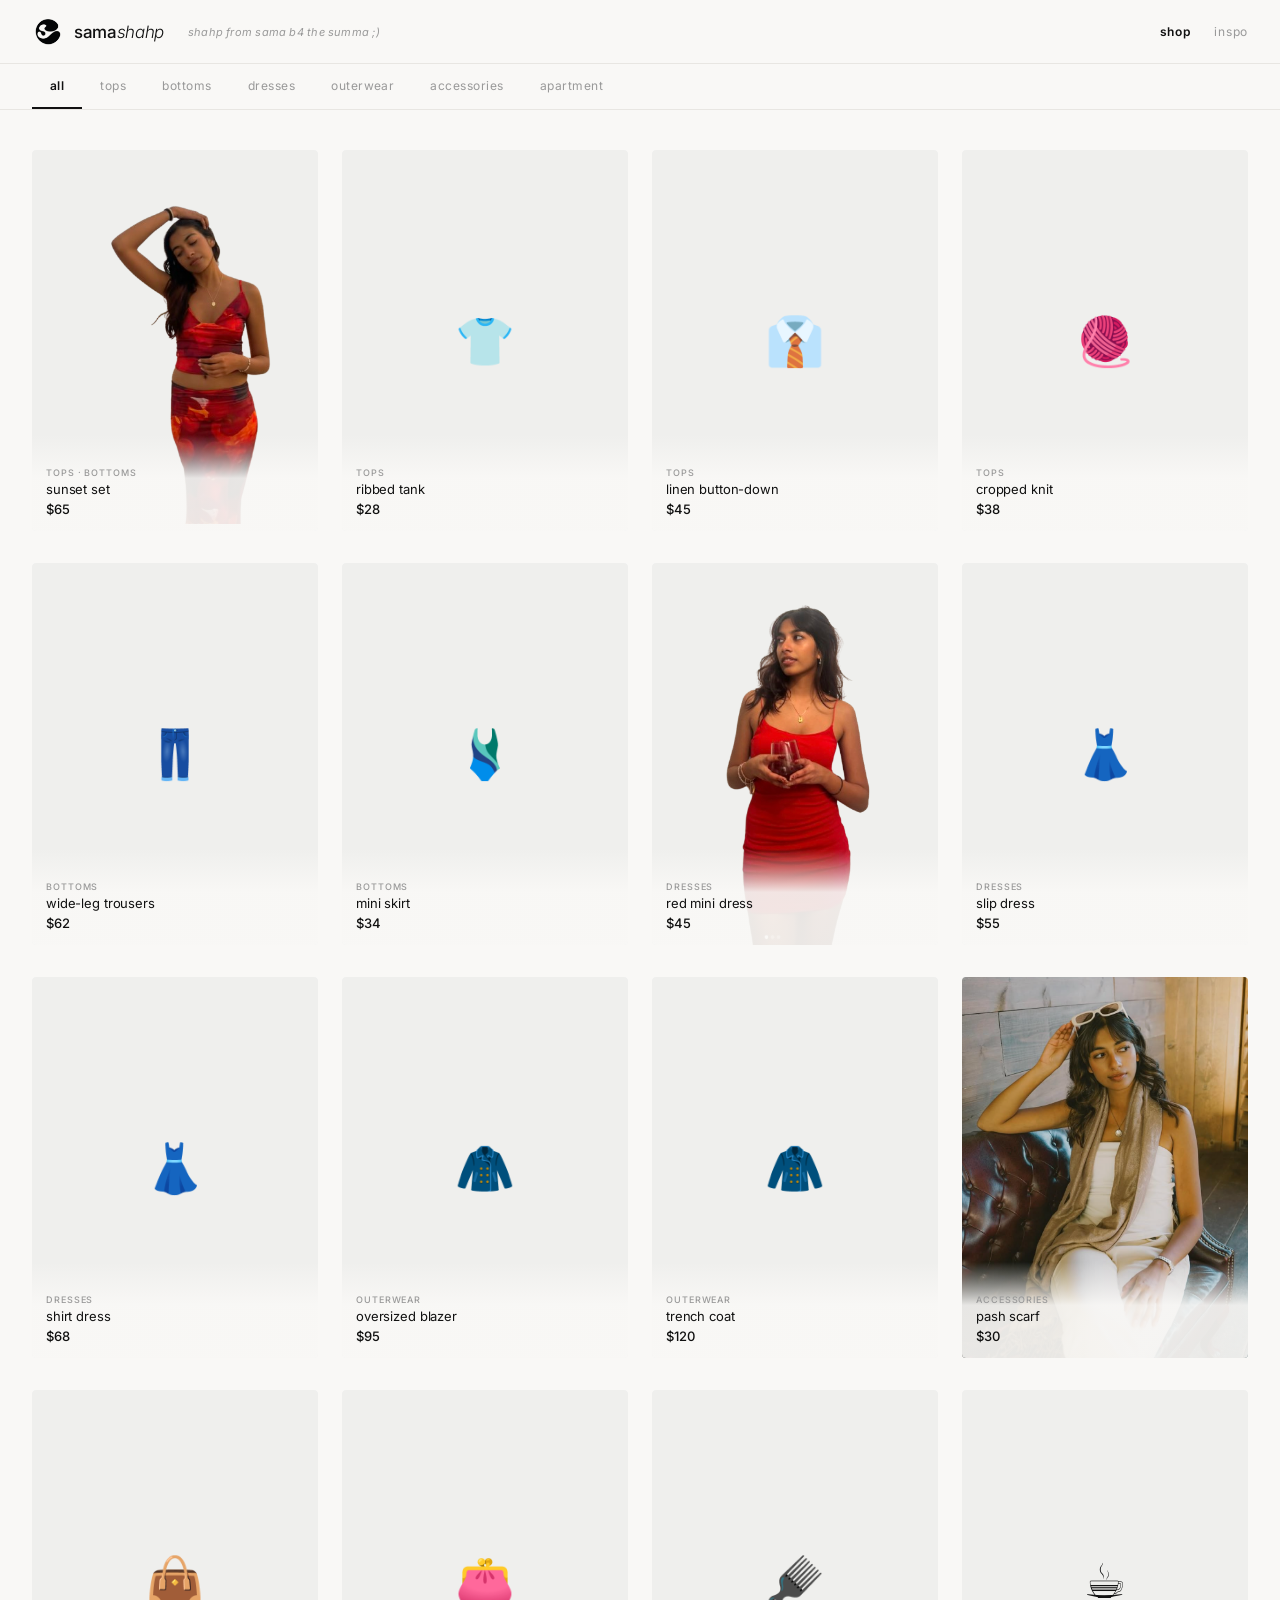
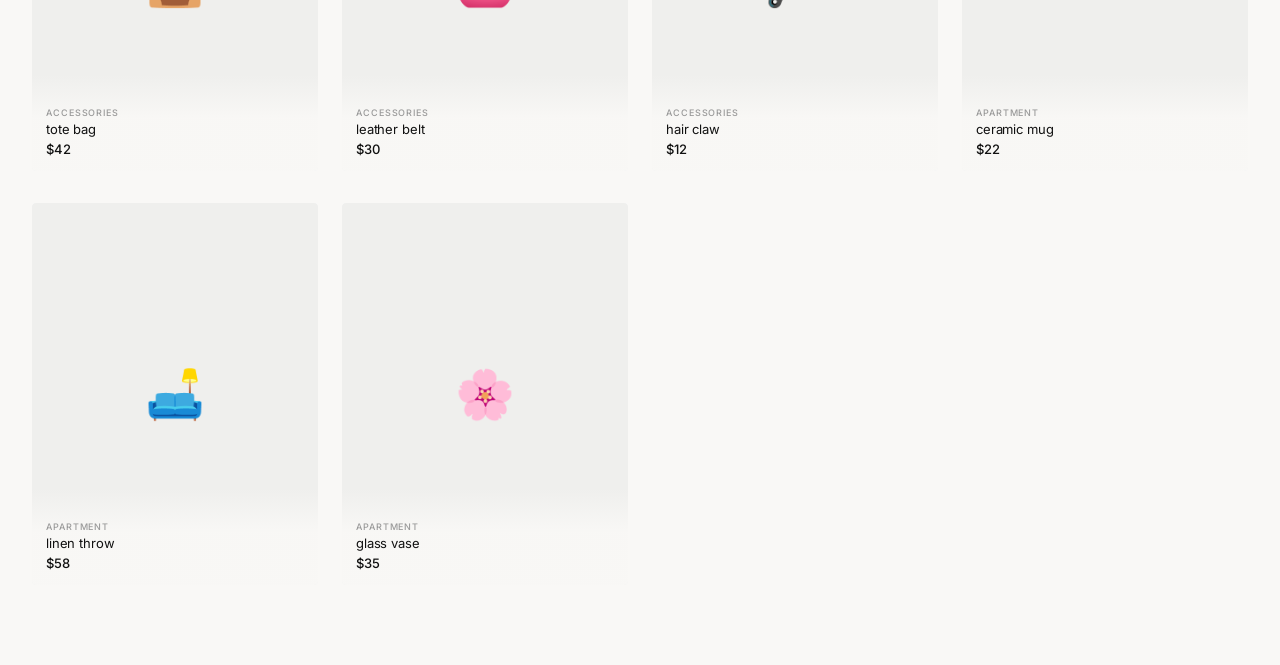
==== commit 138ec46f: "add web-haptics library with nudge/success feedback on interactions Co-Authored-By: Claude Sonnet 4." ====
--- a/index.html
+++ b/index.html
@@ -56,12 +56,18 @@
         <h2 id="modal-title"></h2>
         <div id="modal-price" class="modal-price"></div>
         <p id="modal-desc" class="modal-desc"></p>
-        <a id="modal-sms" href="#" class="sms-btn">start chat to order</a>
+        <a id="modal-sms" href="#" class="sms-btn" ontouchstart="haptic('success')">start chat to order</a>
         <p class="sms-note">opens a text to sama — just say what you want!</p>
       </div>
     </div>
   </div>
 
+  <script type="module">
+    import { WebHaptics } from 'https://esm.sh/web-haptics';
+    const h = new WebHaptics();
+    h.setDebug(true); // plays audio on desktop so you can test — remove when done
+    window.__haptic = (type = 'nudge') => h.trigger(type);
+  </script>
   <script src="app.js"></script>
 </body>
 </html>
